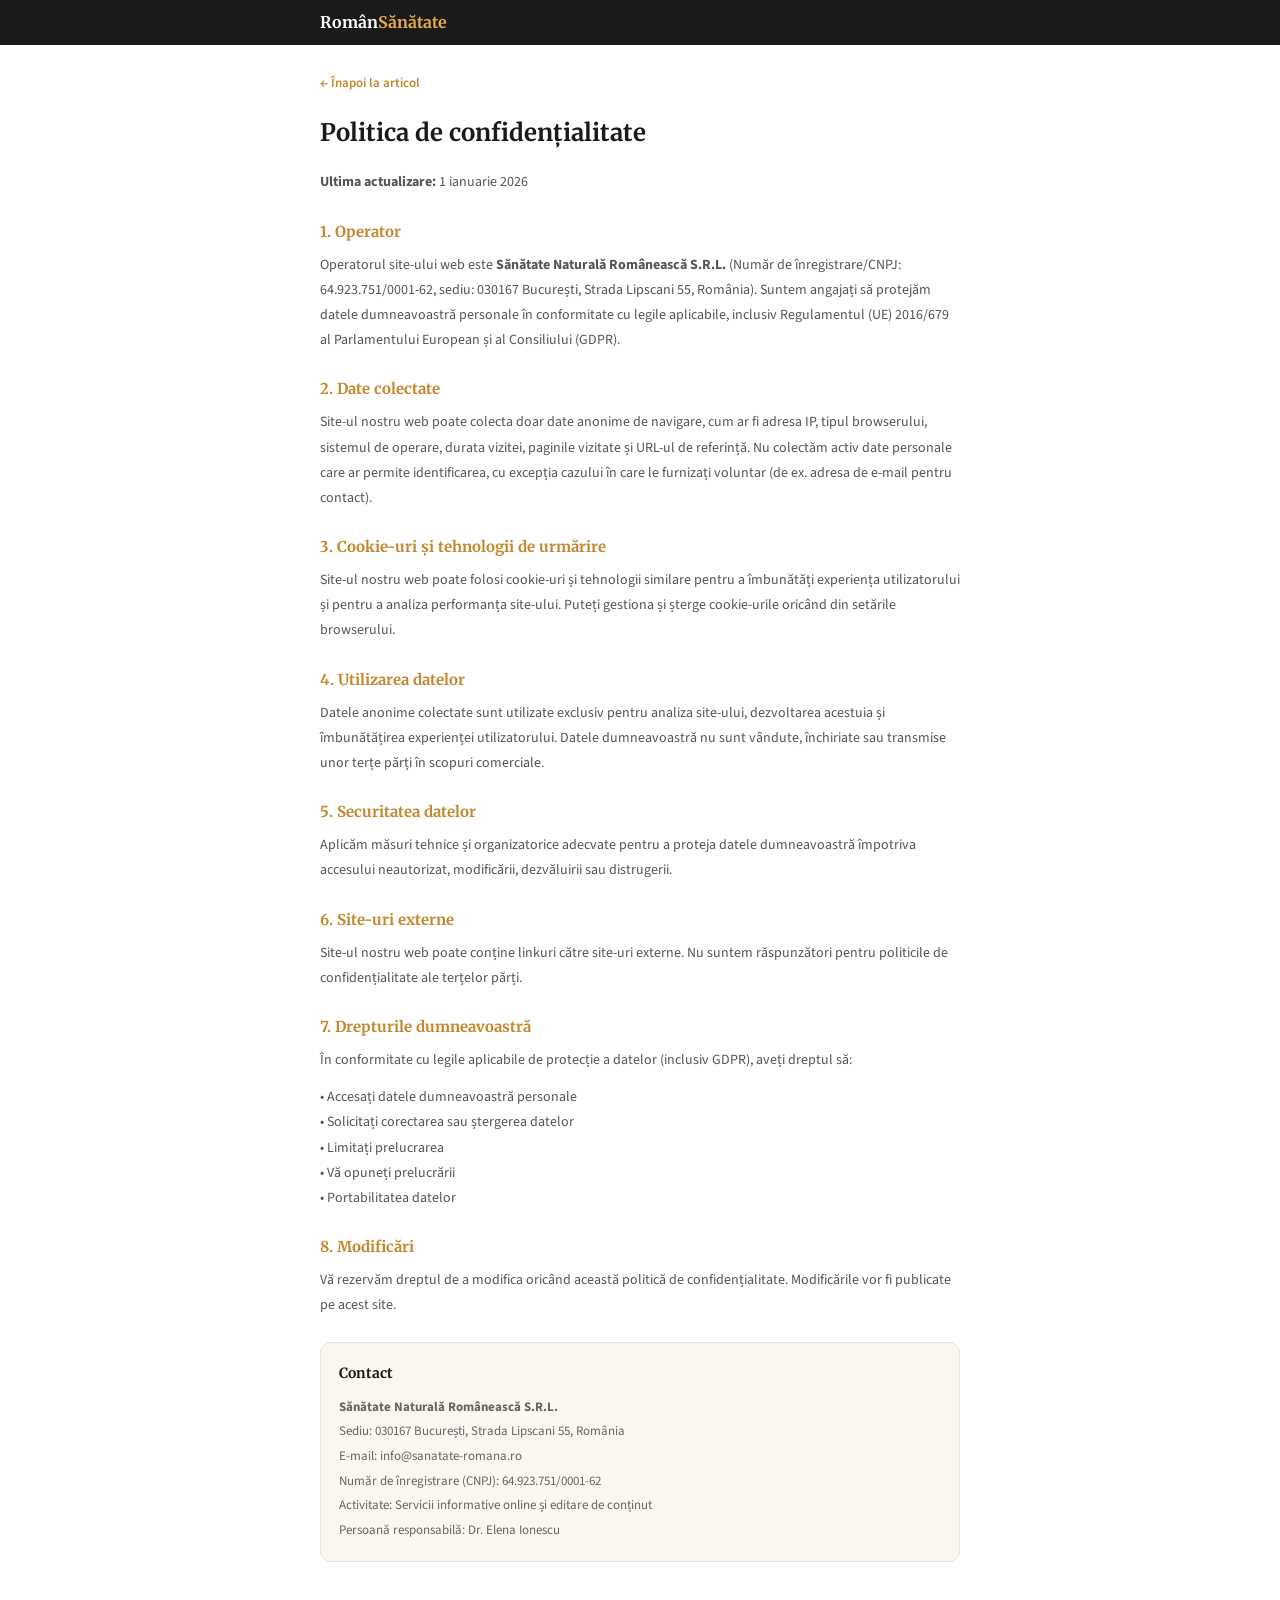
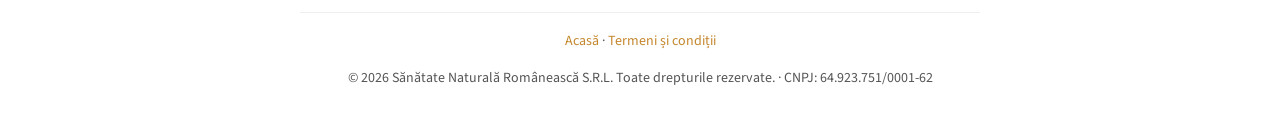
==== presell_romenia/privacy.html @ ebab1854 "Add files via upload" ====
<!DOCTYPE html>
<html lang="ro">
<head>
<meta charset="UTF-8">
<meta name="viewport" content="width=device-width, initial-scale=1.0">
<title>Politica de confidențialitate</title>
<link rel="preconnect" href="https://fonts.googleapis.com">
<link rel="preconnect" href="https://fonts.gstatic.com" crossorigin>
<link href="https://fonts.googleapis.com/css2?family=Merriweather:wght@400;700&family=Source+Sans+3:wght@300;400;500;600&display=swap" rel="stylesheet">
<style>
*{margin:0;padding:0;box-sizing:border-box}body{font-family:'Source Sans 3',sans-serif;background:#fff;color:#444;line-height:1.8;font-size:15px}
.topbar{background:#1a1a1a;padding:8px 0}.topbar-inner{max-width:680px;margin:0 auto;padding:0 20px}.topbar-logo{font-family:'Merriweather',serif;font-size:16px;color:#fff;font-weight:700}.topbar-logo span{color:#e8a84c}
.w{max-width:680px;margin:0 auto;padding:24px 20px 50px}
h1{font-family:'Merriweather',serif;font-size:24px;color:#1a1a1a;margin-bottom:16px}
h2{font-family:'Merriweather',serif;font-size:15px;color:#c4872e;margin:22px 0 8px}
p{margin-bottom:12px;font-weight:400;font-size:14px;color:#555}
a{color:#c4872e;text-decoration:none}a:hover{text-decoration:underline}
.back{display:inline-block;margin-bottom:16px;font-size:13px;color:#c4872e;font-weight:600}
.company-box{margin-top:24px;padding:18px;background:#faf6f0;border-radius:10px;border:1px solid #e8e4dc}
.company-box h3{font-family:'Merriweather',serif;font-size:14px;color:#1a1a1a;margin-bottom:8px}
.company-box p{font-size:13px;color:#666;line-height:1.9;margin-bottom:0}
footer{max-width:680px;margin:0 auto;padding:16px 20px;text-align:center;font-size:10px;color:#aaa;border-top:1px solid #eee}
</style>
</head>
<body>
<div class="topbar"><div class="topbar-inner"><div class="topbar-logo">Român<span>Sănătate</span></div></div></div>
<div class="w">
<a href="index.html" class="back">← Înapoi la articol</a>
<h1>Politica de confidențialitate</h1>
<p><strong>Ultima actualizare:</strong> 1 ianuarie 2026</p>

<h2>1. Operator</h2>
<p>Operatorul site-ului web este <strong>Sănătate Naturală Românească S.R.L.</strong> (Număr de înregistrare/CNPJ: 64.923.751/0001-62, sediu: 030167 București, Strada Lipscani 55, România). Suntem angajați să protejăm datele dumneavoastră personale în conformitate cu legile aplicabile, inclusiv Regulamentul (UE) 2016/679 al Parlamentului European și al Consiliului (GDPR).</p>

<h2>2. Date colectate</h2>
<p>Site-ul nostru web poate colecta doar date anonime de navigare, cum ar fi adresa IP, tipul browserului, sistemul de operare, durata vizitei, paginile vizitate și URL-ul de referință. Nu colectăm activ date personale care ar permite identificarea, cu excepția cazului în care le furnizați voluntar (de ex. adresa de e-mail pentru contact).</p>

<h2>3. Cookie-uri și tehnologii de urmărire</h2>
<p>Site-ul nostru web poate folosi cookie-uri și tehnologii similare pentru a îmbunătăți experiența utilizatorului și pentru a analiza performanța site-ului. Puteți gestiona și șterge cookie-urile oricând din setările browserului.</p>

<h2>4. Utilizarea datelor</h2>
<p>Datele anonime colectate sunt utilizate exclusiv pentru analiza site-ului, dezvoltarea acestuia și îmbunătățirea experienței utilizatorului. Datele dumneavoastră nu sunt vândute, închiriate sau transmise unor terțe părți în scopuri comerciale.</p>

<h2>5. Securitatea datelor</h2>
<p>Aplicăm măsuri tehnice și organizatorice adecvate pentru a proteja datele dumneavoastră împotriva accesului neautorizat, modificării, dezvăluirii sau distrugerii.</p>

<h2>6. Site-uri externe</h2>
<p>Site-ul nostru web poate conține linkuri către site-uri externe. Nu suntem răspunzători pentru politicile de confidențialitate ale terțelor părți.</p>

<h2>7. Drepturile dumneavoastră</h2>
<p>În conformitate cu legile aplicabile de protecție a datelor (inclusiv GDPR), aveți dreptul să:</p>
<p>• Accesați datele dumneavoastră personale<br>• Solicitați corectarea sau ștergerea datelor<br>• Limitați prelucrarea<br>• Vă opuneți prelucrării<br>• Portabilitatea datelor</p>

<h2>8. Modificări</h2>
<p>Vă rezervăm dreptul de a modifica oricând această politică de confidențialitate. Modificările vor fi publicate pe acest site.</p>

<div class="company-box">
<h3>Contact</h3>
<p>
<strong>Sănătate Naturală Românească S.R.L.</strong><br>
Sediu: 030167 București, Strada Lipscani 55, România<br>
E-mail: info@sanatate-romana.ro<br>
Număr de înregistrare (CNPJ): 64.923.751/0001-62<br>
Activitate: Servicii informative online și editare de conținut<br>
Persoană responsabilă: Dr. Elena Ionescu
</p>
</div>
</div>
<footer>
<p><a href="index.html">Acasă</a> · <a href="terms.html">Termeni și condiții</a></p>
<p style="margin-top:4px">© 2026 Sănătate Naturală Românească S.R.L. Toate drepturile rezervate. · CNPJ: 64.923.751/0001-62</p>
</footer>
</body>
</html>
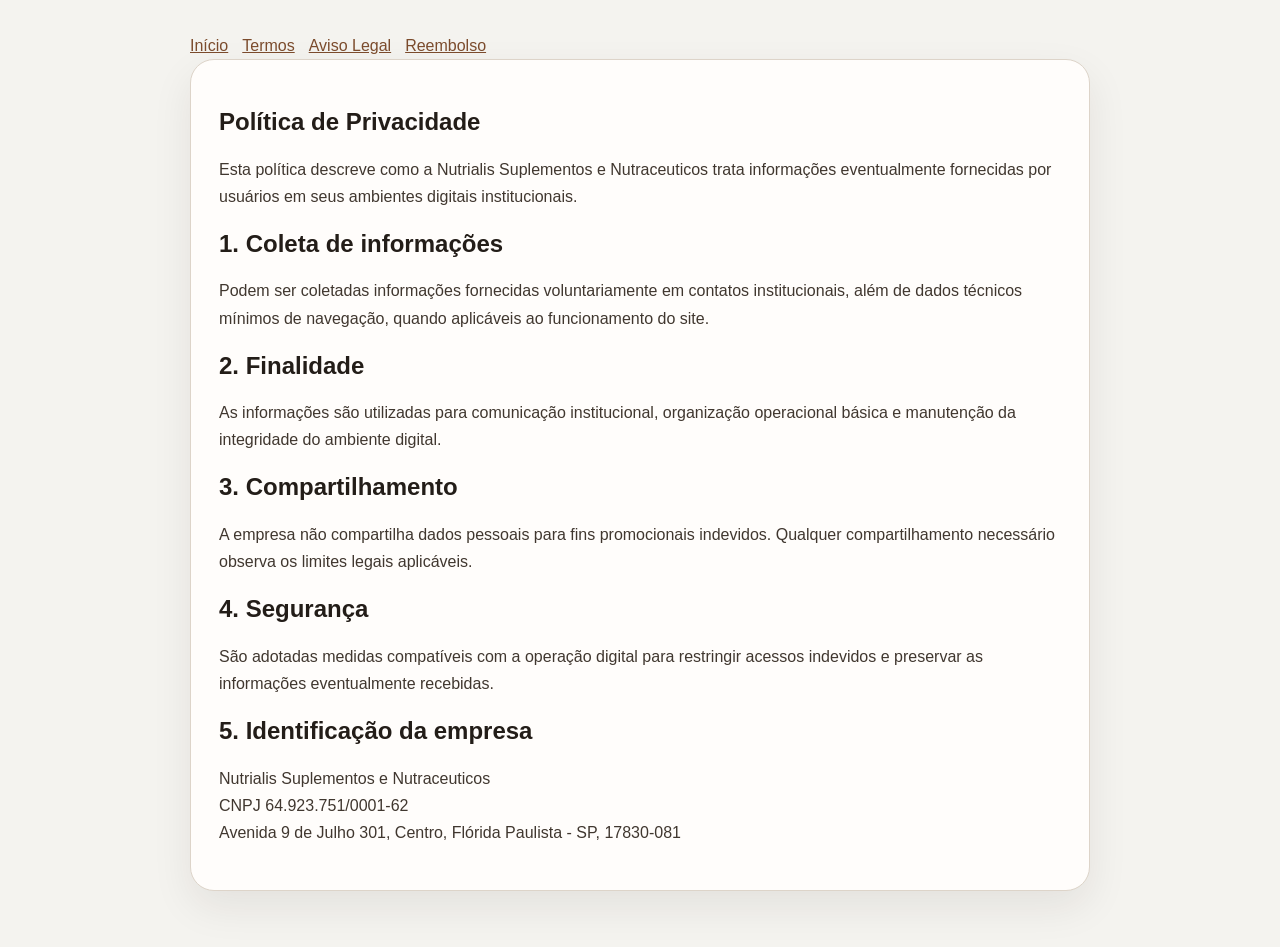
==== commit 490b7415: "Add files via upload" ====
--- a/presell_romenia/privacy.html
+++ b/presell_romenia/privacy.html
@@ -1,74 +1,36 @@
 <!DOCTYPE html>
-<html lang="ro">
+<html lang="pt-BR">
 <head>
-<meta charset="UTF-8">
-<meta name="viewport" content="width=device-width, initial-scale=1.0">
-<title>Politica de confidențialitate</title>
-<link rel="preconnect" href="https://fonts.googleapis.com">
-<link rel="preconnect" href="https://fonts.gstatic.com" crossorigin>
-<link href="https://fonts.googleapis.com/css2?family=Merriweather:wght@400;700&family=Source+Sans+3:wght@300;400;500;600&display=swap" rel="stylesheet">
-<style>
-*{margin:0;padding:0;box-sizing:border-box}body{font-family:'Source Sans 3',sans-serif;background:#fff;color:#444;line-height:1.8;font-size:15px}
-.topbar{background:#1a1a1a;padding:8px 0}.topbar-inner{max-width:680px;margin:0 auto;padding:0 20px}.topbar-logo{font-family:'Merriweather',serif;font-size:16px;color:#fff;font-weight:700}.topbar-logo span{color:#e8a84c}
-.w{max-width:680px;margin:0 auto;padding:24px 20px 50px}
-h1{font-family:'Merriweather',serif;font-size:24px;color:#1a1a1a;margin-bottom:16px}
-h2{font-family:'Merriweather',serif;font-size:15px;color:#c4872e;margin:22px 0 8px}
-p{margin-bottom:12px;font-weight:400;font-size:14px;color:#555}
-a{color:#c4872e;text-decoration:none}a:hover{text-decoration:underline}
-.back{display:inline-block;margin-bottom:16px;font-size:13px;color:#c4872e;font-weight:600}
-.company-box{margin-top:24px;padding:18px;background:#faf6f0;border-radius:10px;border:1px solid #e8e4dc}
-.company-box h3{font-family:'Merriweather',serif;font-size:14px;color:#1a1a1a;margin-bottom:8px}
-.company-box p{font-size:13px;color:#666;line-height:1.9;margin-bottom:0}
-footer{max-width:680px;margin:0 auto;padding:16px 20px;text-align:center;font-size:10px;color:#aaa;border-top:1px solid #eee}
-</style>
+  <meta charset="UTF-8">
+  <meta name="viewport" content="width=device-width, initial-scale=1.0">
+  <title>Política de Privacidade | Nutrialis Suplementos e Nutraceuticos</title>
+  <style>
+    body { margin: 0; font-family: "Segoe UI", Arial, sans-serif; color: #231d18; background: #f4f3ef; line-height: 1.7; }
+    .wrap { width: min(900px, calc(100% - 32px)); margin: 0 auto; padding: 32px 0 56px; }
+    .card { background: #fffdfb; border: 1px solid #ddd4c9; border-radius: 24px; padding: 28px; box-shadow: 0 16px 40px rgba(35, 29, 24, 0.08); }
+    a { color: #7b4b2c; }
+    h1, h2 { line-height: 1.15; }
+    p { color: #40372f; }
+    nav a { margin-right: 14px; }
+  </style>
 </head>
 <body>
-<div class="topbar"><div class="topbar-inner"><div class="topbar-logo">Român<span>Sănătate</span></div></div></div>
-<div class="w">
-<a href="index.html" class="back">← Înapoi la articol</a>
-<h1>Politica de confidențialitate</h1>
-<p><strong>Ultima actualizare:</strong> 1 ianuarie 2026</p>
-
-<h2>1. Operator</h2>
-<p>Operatorul site-ului web este <strong>Sănătate Naturală Românească S.R.L.</strong> (Număr de înregistrare/CNPJ: 64.923.751/0001-62, sediu: 030167 București, Strada Lipscani 55, România). Suntem angajați să protejăm datele dumneavoastră personale în conformitate cu legile aplicabile, inclusiv Regulamentul (UE) 2016/679 al Parlamentului European și al Consiliului (GDPR).</p>
-
-<h2>2. Date colectate</h2>
-<p>Site-ul nostru web poate colecta doar date anonime de navigare, cum ar fi adresa IP, tipul browserului, sistemul de operare, durata vizitei, paginile vizitate și URL-ul de referință. Nu colectăm activ date personale care ar permite identificarea, cu excepția cazului în care le furnizați voluntar (de ex. adresa de e-mail pentru contact).</p>
-
-<h2>3. Cookie-uri și tehnologii de urmărire</h2>
-<p>Site-ul nostru web poate folosi cookie-uri și tehnologii similare pentru a îmbunătăți experiența utilizatorului și pentru a analiza performanța site-ului. Puteți gestiona și șterge cookie-urile oricând din setările browserului.</p>
-
-<h2>4. Utilizarea datelor</h2>
-<p>Datele anonime colectate sunt utilizate exclusiv pentru analiza site-ului, dezvoltarea acestuia și îmbunătățirea experienței utilizatorului. Datele dumneavoastră nu sunt vândute, închiriate sau transmise unor terțe părți în scopuri comerciale.</p>
-
-<h2>5. Securitatea datelor</h2>
-<p>Aplicăm măsuri tehnice și organizatorice adecvate pentru a proteja datele dumneavoastră împotriva accesului neautorizat, modificării, dezvăluirii sau distrugerii.</p>
-
-<h2>6. Site-uri externe</h2>
-<p>Site-ul nostru web poate conține linkuri către site-uri externe. Nu suntem răspunzători pentru politicile de confidențialitate ale terțelor părți.</p>
-
-<h2>7. Drepturile dumneavoastră</h2>
-<p>În conformitate cu legile aplicabile de protecție a datelor (inclusiv GDPR), aveți dreptul să:</p>
-<p>• Accesați datele dumneavoastră personale<br>• Solicitați corectarea sau ștergerea datelor<br>• Limitați prelucrarea<br>• Vă opuneți prelucrării<br>• Portabilitatea datelor</p>
-
-<h2>8. Modificări</h2>
-<p>Vă rezervăm dreptul de a modifica oricând această politică de confidențialitate. Modificările vor fi publicate pe acest site.</p>
-
-<div class="company-box">
-<h3>Contact</h3>
-<p>
-<strong>Sănătate Naturală Românească S.R.L.</strong><br>
-Sediu: 030167 București, Strada Lipscani 55, România<br>
-E-mail: info@sanatate-romana.ro<br>
-Număr de înregistrare (CNPJ): 64.923.751/0001-62<br>
-Activitate: Servicii informative online și editare de conținut<br>
-Persoană responsabilă: Dr. Elena Ionescu
-</p>
-</div>
-</div>
-<footer>
-<p><a href="index.html">Acasă</a> · <a href="terms.html">Termeni și condiții</a></p>
-<p style="margin-top:4px">© 2026 Sănătate Naturală Românească S.R.L. Toate drepturile rezervate. · CNPJ: 64.923.751/0001-62</p>
-</footer>
+  <div class="wrap">
+    <nav><a href="index.html">Início</a><a href="terms.html">Termos</a><a href="disclaimer.html">Aviso Legal</a><a href="refund.html">Reembolso</a></nav>
+    <article class="card">
+      <h1>Política de Privacidade</h1>
+      <p>Esta política descreve como a Nutrialis Suplementos e Nutraceuticos trata informações eventualmente fornecidas por usuários em seus ambientes digitais institucionais.</p>
+      <h2>1. Coleta de informações</h2>
+      <p>Podem ser coletadas informações fornecidas voluntariamente em contatos institucionais, além de dados técnicos mínimos de navegação, quando aplicáveis ao funcionamento do site.</p>
+      <h2>2. Finalidade</h2>
+      <p>As informações são utilizadas para comunicação institucional, organização operacional básica e manutenção da integridade do ambiente digital.</p>
+      <h2>3. Compartilhamento</h2>
+      <p>A empresa não compartilha dados pessoais para fins promocionais indevidos. Qualquer compartilhamento necessário observa os limites legais aplicáveis.</p>
+      <h2>4. Segurança</h2>
+      <p>São adotadas medidas compatíveis com a operação digital para restringir acessos indevidos e preservar as informações eventualmente recebidas.</p>
+      <h2>5. Identificação da empresa</h2>
+      <p>Nutrialis Suplementos e Nutraceuticos<br>CNPJ 64.923.751/0001-62<br>Avenida 9 de Julho 301, Centro, Flórida Paulista - SP, 17830-081</p>
+    </article>
+  </div>
 </body>
 </html>
